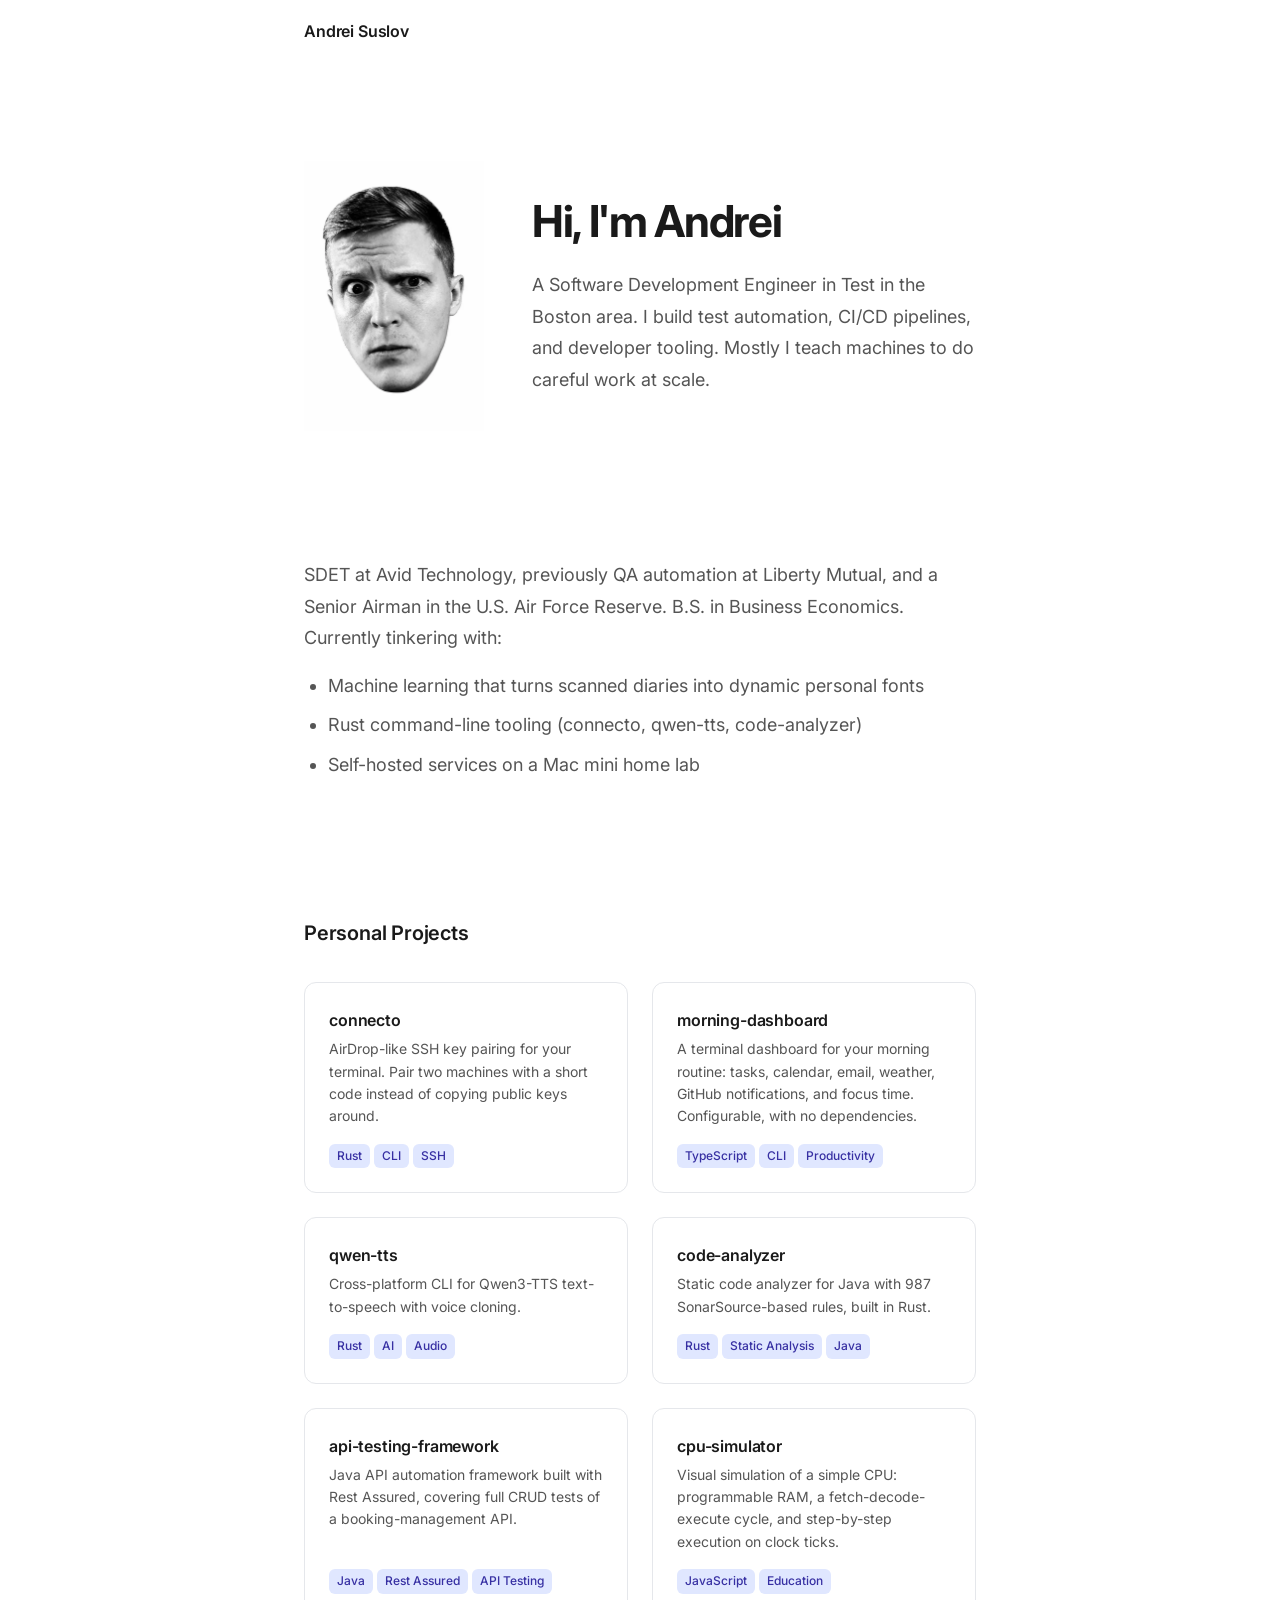
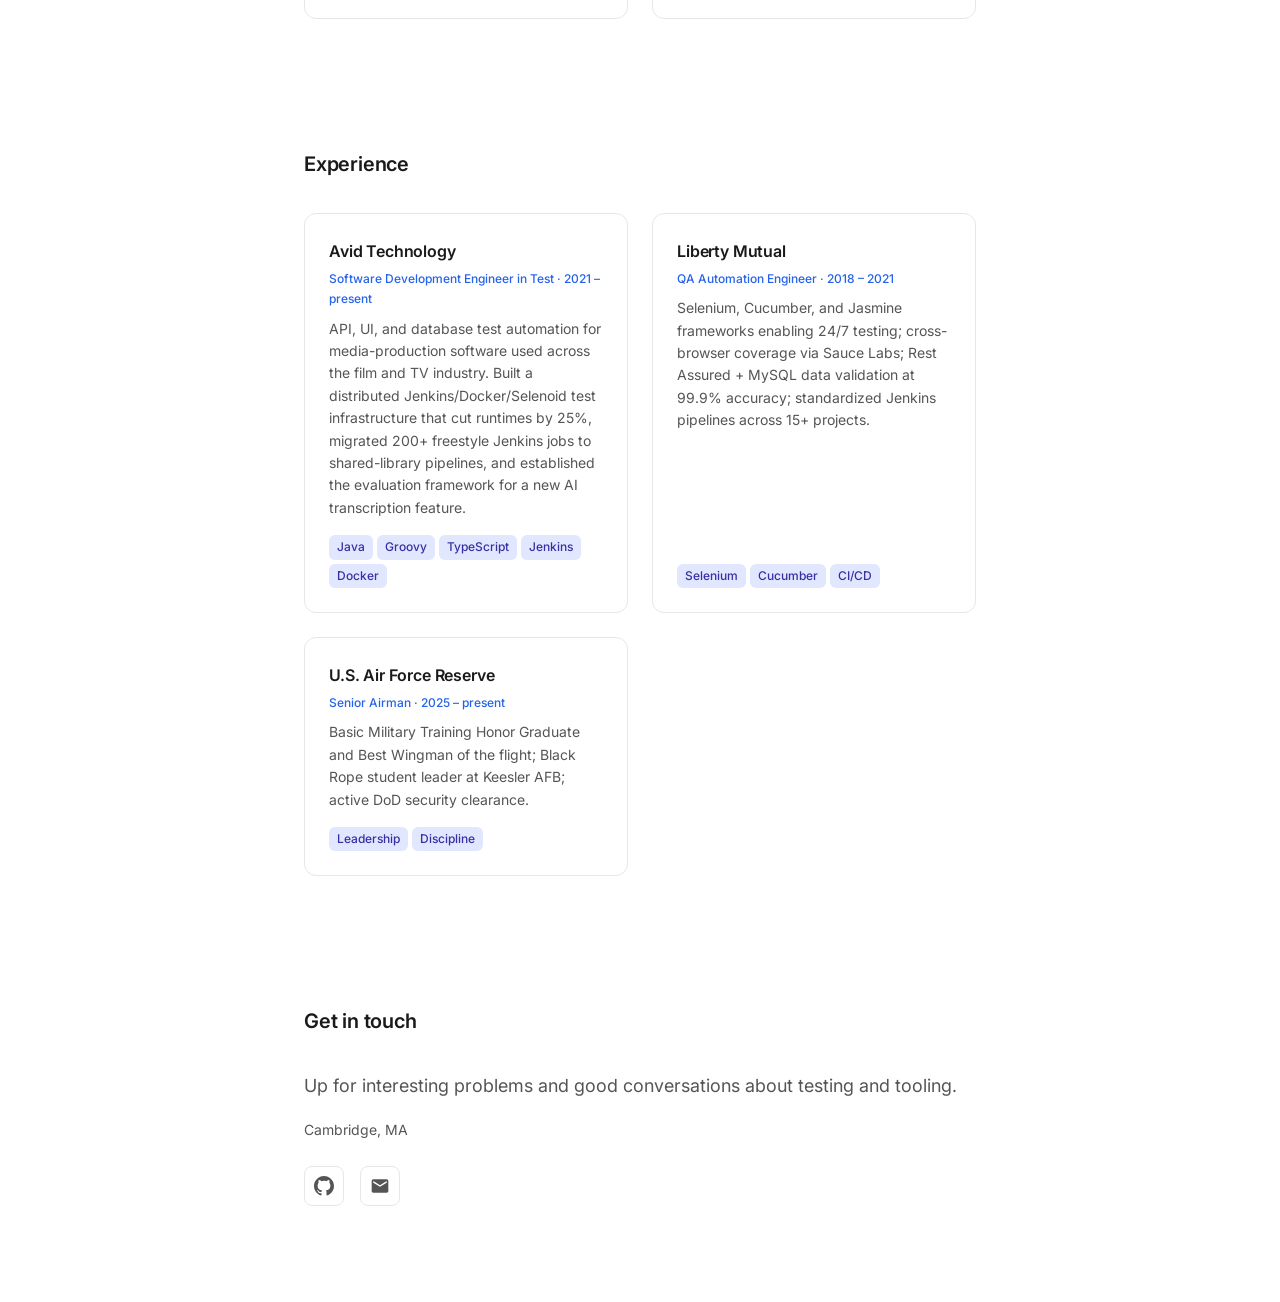
==== index.html @ 4e10e4c1 "Personal site: static single-page portfolio" ====
<!DOCTYPE html>
<html lang="en">
<head>
  <meta charset="UTF-8">
  <meta name="viewport" content="width=device-width, initial-scale=1.0">
  <meta name="description" content="Andrei Suslov — Software Development Engineer in Test. Test automation, CI/CD, and developer tooling.">
  <title>Andrei Suslov</title>
  <link rel="icon" href="data:image/svg+xml,<svg xmlns='http://www.w3.org/2000/svg' viewBox='0 0 100 100'><text y='.9em' font-size='90'>👨‍💻</text></svg>">
  <link rel="preconnect" href="https://fonts.googleapis.com">
  <link rel="preconnect" href="https://fonts.gstatic.com" crossorigin>
  <link href="https://fonts.googleapis.com/css2?family=Inter:wght@400;500;600;700&display=swap" rel="stylesheet">
  <link rel="stylesheet" href="style.css?v=20260717">
</head>
<body>

  <!-- NAV -->
  <nav class="nav">
    <div class="container">
      <a href="/" class="nav__logo" id="nav-logo"></a>
    </div>
  </nav>

  <main class="container">

    <!-- HERO -->
    <section class="hero fade-in">
      <div class="hero__media">
        <div class="face-swap" role="img" aria-label="Photo of Andrei Suslov">
          <svg class="face-swap__face face-swap__face--default" viewBox="0 0 724 1086" xmlns="http://www.w3.org/2000/svg">
            <image width="724" height="1086" href="face-serious.webp"></image>
          </svg>
          <svg class="face-swap__face face-swap__face--hover" viewBox="0 0 724 1086" xmlns="http://www.w3.org/2000/svg">
            <image width="724" height="1086" href="face-happy.webp"></image>
          </svg>
        </div>
      </div>
      <div class="hero__body">
        <h1 class="hero__heading" id="hero-heading"></h1>
        <p class="hero__text" id="hero-text"></p>
      </div>
    </section>

    <!-- ABOUT -->
    <section class="about fade-in">
      <p class="about__text" id="about-text"></p>
      <ul class="about__list" id="about-list"></ul>
    </section>

    <!-- PERSONAL PROJECTS -->
    <section class="projects fade-in">
      <h2 class="section-heading" id="personal-projects-heading"></h2>
      <div class="projects__grid" id="personal-projects-grid"></div>
    </section>

    <!-- COURSE PROJECTS -->
    <section class="projects fade-in">
      <h2 class="section-heading" id="course-projects-heading"></h2>
      <div class="projects__grid" id="course-projects-grid"></div>
    </section>

    <!-- PUBLICATIONS -->
    <section class="publications fade-in">
      <h2 class="section-heading" id="publications-heading"></h2>
      <div class="publications__list" id="publications-list"></div>
    </section>

    <!-- CONTACT -->
    <section class="contact fade-in">
      <h2 class="section-heading" id="contact-heading"></h2>
      <p class="contact__text" id="contact-text"></p>
      <p class="contact__location" id="contact-location"></p>
      <div class="contact__socials" id="contact-socials"></div>
    </section>

  </main>

  <script src="data.js?v=20260717"></script>
  <script src="script.js?v=20260717"></script>
</body>
</html>
---- style.css ----
/* ===== RESET & BASE ===== */
*,
*::before,
*::after {
  margin: 0;
  padding: 0;
  box-sizing: border-box;
}

:root {
  /* Colors */
  --color-bg: #ffffff;
  --color-text: #1a1a1a;
  --color-text-muted: #555555;
  --color-accent: #2563eb;
  --color-accent-hover: #1d4ed8;
  --color-border: #e5e7eb;
  --color-card-bg: #f9fafb;
  --color-card-hover: #f3f4f6;
  --color-tag-bg: #e0e7ff;
  --color-tag-text: #3730a3;
  --color-nav-bg: rgba(255, 255, 255, 0.85);
  --color-live-bg: #dcfce7;
  --color-live-text: #166534;

  /* Typography */
  --font-family: "Inter", -apple-system, BlinkMacSystemFont, "Segoe UI", sans-serif;
  --font-size-xs: 0.75rem;
  --font-size-sm: 0.875rem;
  --font-size-base: 1rem;
  --font-size-lg: 1.125rem;
  --font-size-xl: 1.25rem;
  --font-size-2xl: 1.5rem;
  --font-size-3xl: 2rem;
  --font-size-4xl: 2.75rem;

  /* Spacing */
  --space-xs: 0.25rem;
  --space-sm: 0.5rem;
  --space-md: 1rem;
  --space-lg: 1.5rem;
  --space-xl: 2rem;
  --space-2xl: 3rem;
  --space-3xl: 4rem;
  --space-4xl: 6rem;

  /* Layout */
  --max-width: 720px;
  --nav-height: 64px;

  /* Transitions */
  --transition-fast: 150ms ease;
  --transition-base: 250ms ease;
}

html {
  scroll-behavior: smooth;
  -webkit-font-smoothing: antialiased;
  -moz-osx-font-smoothing: grayscale;
}

body {
  font-family: var(--font-family);
  font-size: var(--font-size-base);
  line-height: 1.7;
  color: var(--color-text);
  background-color: var(--color-bg);
}

a {
  color: inherit;
  text-decoration: none;
}

ul {
  list-style: none;
}

img {
  max-width: 100%;
  display: block;
}

/* ===== LAYOUT ===== */
.container {
  max-width: var(--max-width);
  margin: 0 auto;
  padding: 0 var(--space-lg);
}

/* ===== NAV ===== */
.nav {
  position: sticky;
  top: 0;
  z-index: 100;
  background: var(--color-nav-bg);
  backdrop-filter: blur(12px);
  -webkit-backdrop-filter: blur(12px);
  border-bottom: 1px solid transparent;
  transition: border-color var(--transition-base);
}

.nav.scrolled {
  border-bottom-color: var(--color-border);
}

.nav .container {
  display: flex;
  align-items: center;
  height: var(--nav-height);
}

.nav__logo {
  font-size: var(--font-size-base);
  font-weight: 600;
  letter-spacing: -0.01em;
  transition: opacity var(--transition-fast);
}

.nav__logo:hover {
  opacity: 0.7;
}

/* ===== SECTIONS ===== */
section {
  padding: var(--space-3xl) 0;
}

.section-heading {
  font-size: var(--font-size-xl);
  font-weight: 600;
  margin-bottom: var(--space-xl);
  letter-spacing: -0.01em;
}

/* ===== HERO ===== */
.hero {
  display: flex;
  align-items: center;
  gap: var(--space-2xl);
  padding-top: var(--space-4xl);
  padding-bottom: var(--space-3xl);
}

.hero__media {
  flex-shrink: 0;
}

.hero__body {
  min-width: 0;
}

.hero__heading {
  font-size: var(--font-size-4xl);
  font-weight: 700;
  line-height: 1.1;
  letter-spacing: -0.03em;
  margin-bottom: var(--space-lg);
}

.hero__text {
  font-size: var(--font-size-lg);
  color: var(--color-text-muted);
  max-width: 540px;
  line-height: 1.75;
}

/* Face-swap component (grinning face on hover) */
.face-swap {
  position: relative;
  width: 180px;
  aspect-ratio: 724 / 1086;
  cursor: pointer;
}

.face-swap__face {
  position: absolute;
  inset: 0;
  width: 100%;
  height: 100%;
  transition: opacity var(--transition-base);
}

.face-swap__face--hover {
  opacity: 0;
}

.face-swap:hover .face-swap__face--default {
  opacity: 0;
}

.face-swap:hover .face-swap__face--hover {
  opacity: 1;
}

/* ===== ABOUT ===== */
.about__text {
  font-size: var(--font-size-lg);
  color: var(--color-text-muted);
  line-height: 1.75;
}

.about__list {
  margin-top: var(--space-md);
  padding-left: var(--space-lg);
  list-style: disc;
  color: var(--color-text-muted);
  font-size: var(--font-size-lg);
  line-height: 1.75;
}

.about__list li {
  margin-bottom: var(--space-sm);
}

/* ===== PROJECTS ===== */
.projects__grid {
  display: grid;
  grid-template-columns: repeat(2, 1fr);
  gap: var(--space-lg);
}

.project-card {
  display: flex;
  flex-direction: column;
  padding: var(--space-lg);
  border: 1px solid var(--color-border);
  border-radius: 12px;
  background: var(--color-bg);
  transition:
    background-color var(--transition-base),
    box-shadow var(--transition-base),
    transform var(--transition-base);
}

.project-card:hover {
  background: var(--color-card-bg);
  box-shadow: 0 4px 24px rgba(0, 0, 0, 0.06);
  transform: translateY(-2px);
}

.project-card__name {
  font-size: var(--font-size-base);
  font-weight: 600;
  margin-bottom: var(--space-xs);
  letter-spacing: -0.01em;
}

.project-card__course {
  display: inline-block;
  font-size: var(--font-size-xs);
  font-weight: 500;
  color: var(--color-accent);
  margin-bottom: var(--space-sm);
}

.project-card__desc {
  font-size: var(--font-size-sm);
  color: var(--color-text-muted);
  line-height: 1.6;
  margin-bottom: var(--space-md);
  flex: 1;
}

.project-card__footer {
  display: flex;
  align-items: center;
  justify-content: space-between;
  gap: var(--space-sm);
}

.project-card__tags {
  display: flex;
  flex-wrap: wrap;
  gap: var(--space-xs);
}

.tag {
  font-size: var(--font-size-xs);
  font-weight: 500;
  padding: 2px 8px;
  border-radius: 6px;
  background: var(--color-tag-bg);
  color: var(--color-tag-text);
}

.project-card__live {
  flex-shrink: 0;
  font-size: var(--font-size-xs);
  font-weight: 600;
  padding: 2px 10px;
  border-radius: 6px;
  background: var(--color-live-bg);
  color: var(--color-live-text);
  transition: opacity var(--transition-fast);
}

.project-card__live:hover {
  opacity: 0.8;
}

/* ===== PUBLICATIONS ===== */
.publications__list {
  display: flex;
  flex-direction: column;
  gap: var(--space-lg);
}

.publication-card {
  display: block;
  padding: var(--space-lg);
  border: 1px solid var(--color-border);
  border-radius: 12px;
  background: var(--color-bg);
  transition:
    background-color var(--transition-base),
    box-shadow var(--transition-base),
    transform var(--transition-base);
}

.publication-card:hover {
  background: var(--color-card-bg);
  box-shadow: 0 4px 24px rgba(0, 0, 0, 0.06);
  transform: translateY(-2px);
}

.publication-card__title {
  font-size: var(--font-size-base);
  font-weight: 600;
  margin-bottom: var(--space-sm);
  line-height: 1.4;
  letter-spacing: -0.01em;
}

.publication-card__authors {
  font-size: var(--font-size-sm);
  color: var(--color-text-muted);
  margin-bottom: var(--space-xs);
  line-height: 1.5;
}

.publication-card__venue {
  font-size: var(--font-size-sm);
  color: var(--color-accent);
  font-style: italic;
  margin-bottom: var(--space-md);
  line-height: 1.5;
}

.publication-card__meta {
  display: flex;
  flex-wrap: wrap;
  align-items: center;
  gap: var(--space-sm);
}

.publication-card__location {
  font-size: var(--font-size-xs);
  color: var(--color-text-muted);
}

/* ===== CONTACT / FOOTER ===== */
.contact {
  padding-bottom: var(--space-4xl);
}

.contact__text {
  font-size: var(--font-size-lg);
  color: var(--color-text-muted);
  margin-bottom: var(--space-md);
  line-height: 1.75;
}

.contact__location {
  font-size: var(--font-size-sm);
  color: var(--color-text-muted);
  margin-bottom: var(--space-lg);
}

.contact__socials {
  display: flex;
  gap: var(--space-md);
}

.contact__social-link {
  display: flex;
  align-items: center;
  justify-content: center;
  width: 40px;
  height: 40px;
  border-radius: 8px;
  border: 1px solid var(--color-border);
  color: var(--color-text-muted);
  transition:
    color var(--transition-fast),
    border-color var(--transition-fast),
    background-color var(--transition-fast);
}

.contact__social-link:hover {
  color: var(--color-text);
  border-color: var(--color-text);
  background-color: var(--color-card-bg);
}

.contact__social-link svg {
  width: 20px;
  height: 20px;
}

/* ===== FADE-IN ANIMATION ===== */
.fade-in {
  opacity: 0;
  transform: translateY(20px);
  transition: opacity 0.6s ease, transform 0.6s ease;
}

.fade-in.visible {
  opacity: 1;
  transform: translateY(0);
}

/* ===== RESPONSIVE — TABLET ===== */
@media (max-width: 768px) {
  :root {
    --font-size-4xl: 2.25rem;
    --font-size-3xl: 1.75rem;
    --space-4xl: 4rem;
  }

  .projects__grid {
    grid-template-columns: 1fr;
  }

  .hero {
    flex-direction: column;
    align-items: flex-start;
    gap: var(--space-xl);
  }

  .face-swap {
    width: 150px;
  }
}

/* ===== RESPONSIVE — MOBILE ===== */
@media (max-width: 480px) {
  :root {
    --font-size-4xl: 1.875rem;
    --font-size-lg: 1rem;
    --space-4xl: 3rem;
    --space-3xl: 2.5rem;
  }

  .container {
    padding: 0 var(--space-md);
  }

  .hero__heading {
    margin-bottom: var(--space-md);
  }

  .project-card {
    padding: var(--space-md);
  }

  .publication-card {
    padding: var(--space-md);
  }
}
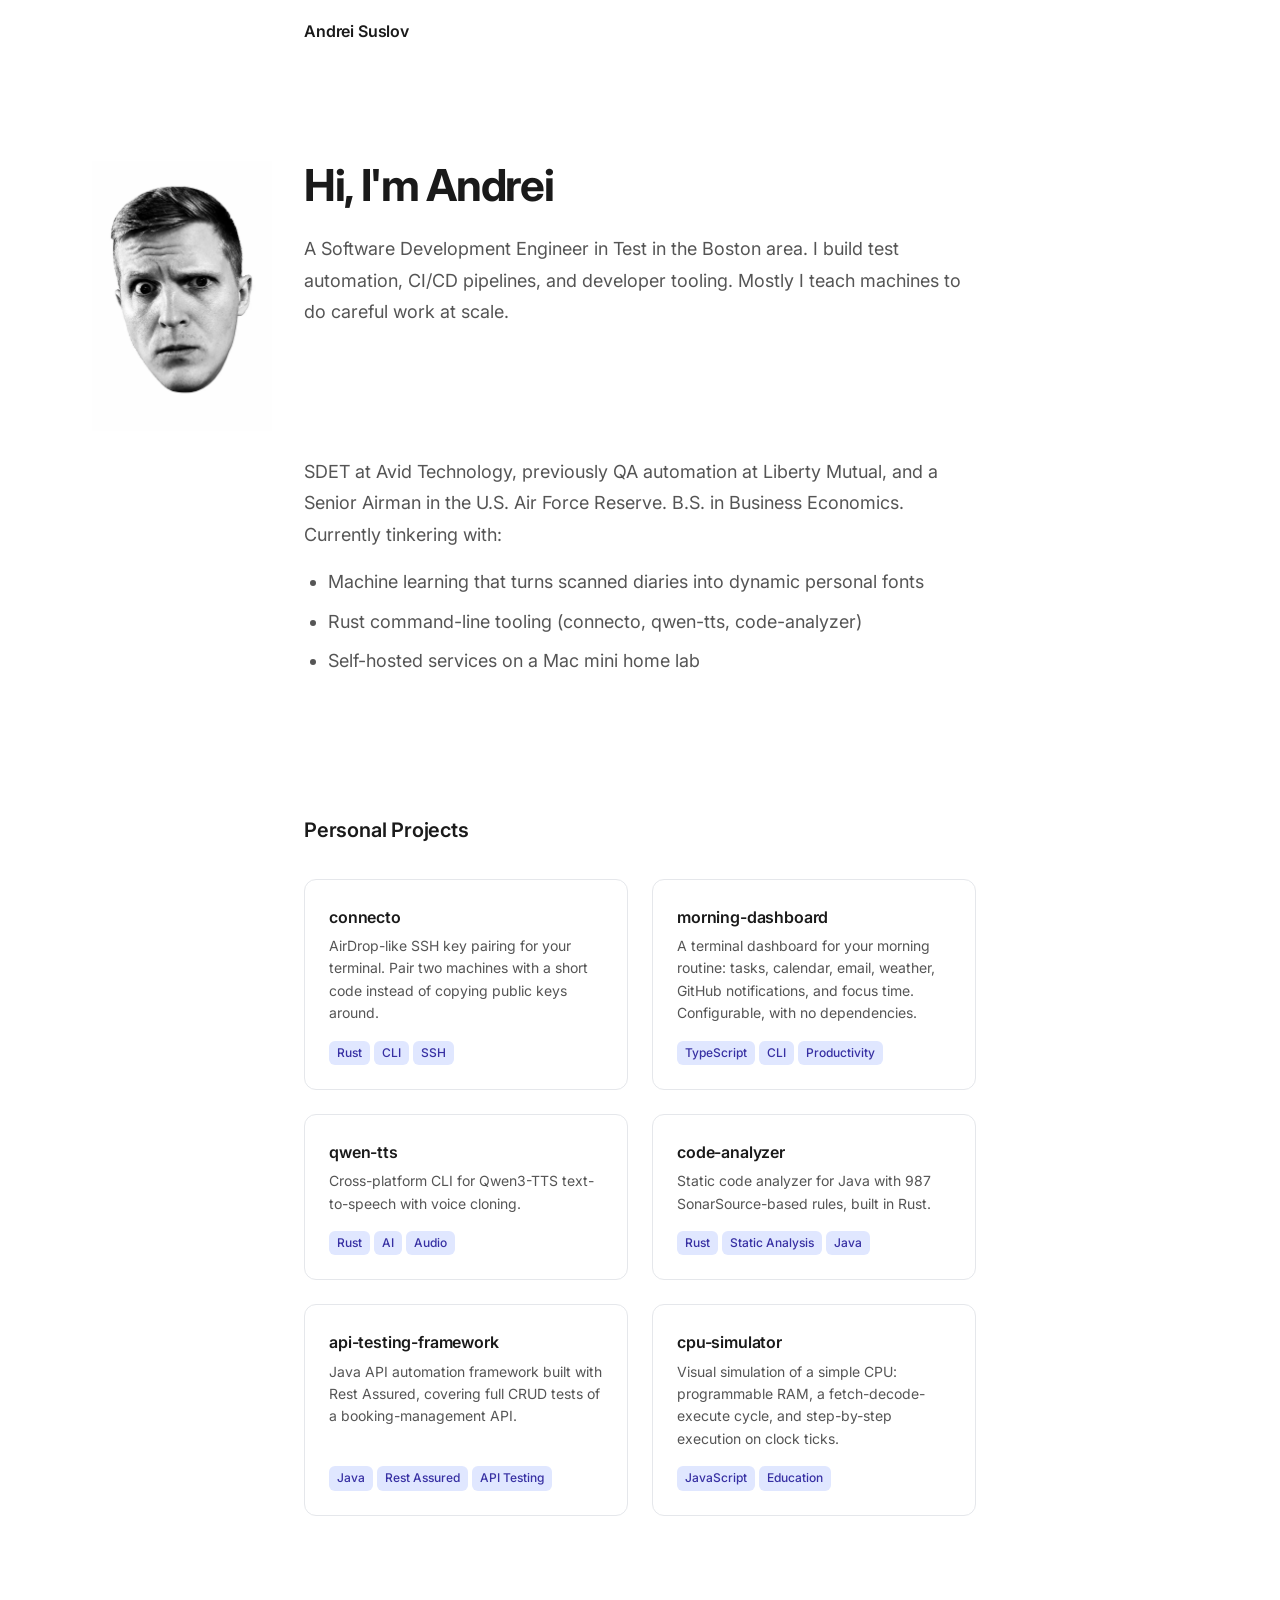
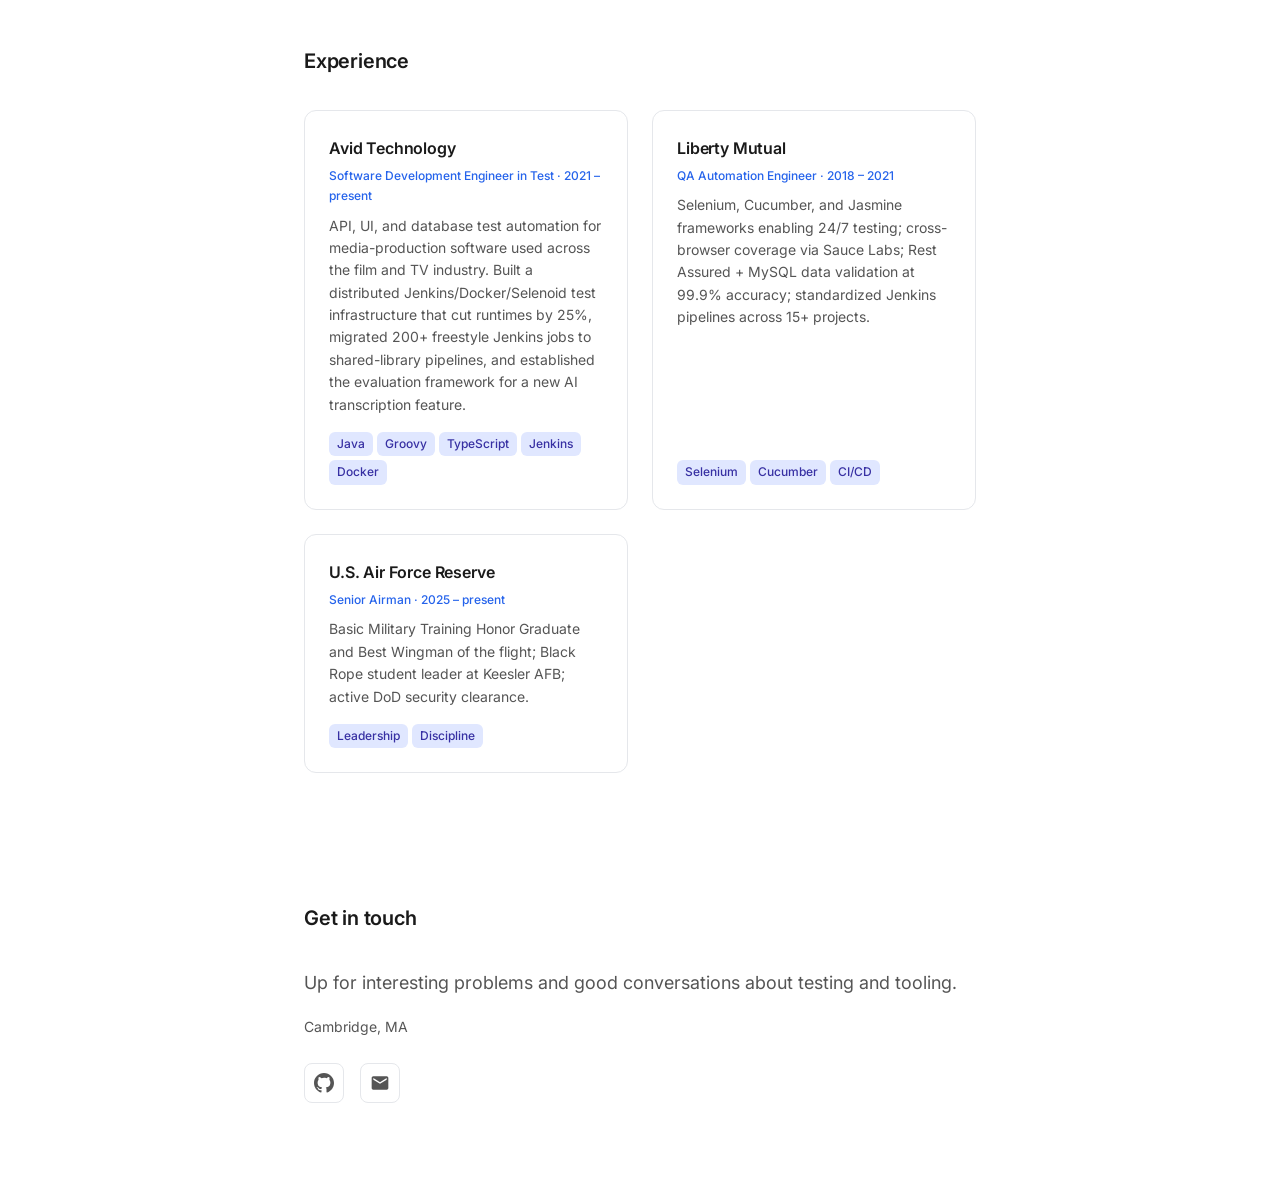
==== commit 3fc53670: "Move hero portrait into the left gutter so body text keeps full width" ====
--- a/index.html
+++ b/index.html
@@ -9,7 +9,7 @@
   <link rel="preconnect" href="https://fonts.googleapis.com">
   <link rel="preconnect" href="https://fonts.gstatic.com" crossorigin>
   <link href="https://fonts.googleapis.com/css2?family=Inter:wght@400;500;600;700&display=swap" rel="stylesheet">
-  <link rel="stylesheet" href="style.css?v=20260717">
+  <link rel="stylesheet" href="style.css?v=20260717b">
 </head>
 <body>
 
@@ -74,7 +74,7 @@
 
   </main>
 
-  <script src="data.js?v=20260717"></script>
-  <script src="script.js?v=20260717"></script>
+  <script src="data.js?v=20260717b"></script>
+  <script src="script.js?v=20260717b"></script>
 </body>
 </html>
--- a/style.css
+++ b/style.css
@@ -135,19 +135,16 @@
 
 /* ===== HERO ===== */
 .hero {
-  display: flex;
-  align-items: center;
-  gap: var(--space-2xl);
+  position: relative;
   padding-top: var(--space-4xl);
   padding-bottom: var(--space-3xl);
 }
 
+/* Face sits in the left gutter so the heading and text keep full content width */
 .hero__media {
-  flex-shrink: 0;
-}
-
-.hero__body {
-  min-width: 0;
+  position: absolute;
+  top: var(--space-4xl);
+  left: calc(-1 * (180px + var(--space-xl)));
 }
 
 .hero__heading {
@@ -161,7 +158,6 @@
 .hero__text {
   font-size: var(--font-size-lg);
   color: var(--color-text-muted);
-  max-width: 540px;
   line-height: 1.75;
 }
 
@@ -432,14 +428,16 @@
     grid-template-columns: 1fr;
   }
 
-  .hero {
-    flex-direction: column;
-    align-items: flex-start;
-    gap: var(--space-xl);
-  }
-
   .face-swap {
     width: 150px;
+  }
+}
+
+/* ===== RESPONSIVE — NOT ENOUGH GUTTER FOR THE FACE ===== */
+@media (max-width: 1180px) {
+  .hero__media {
+    position: static;
+    margin-bottom: var(--space-xl);
   }
 }
 
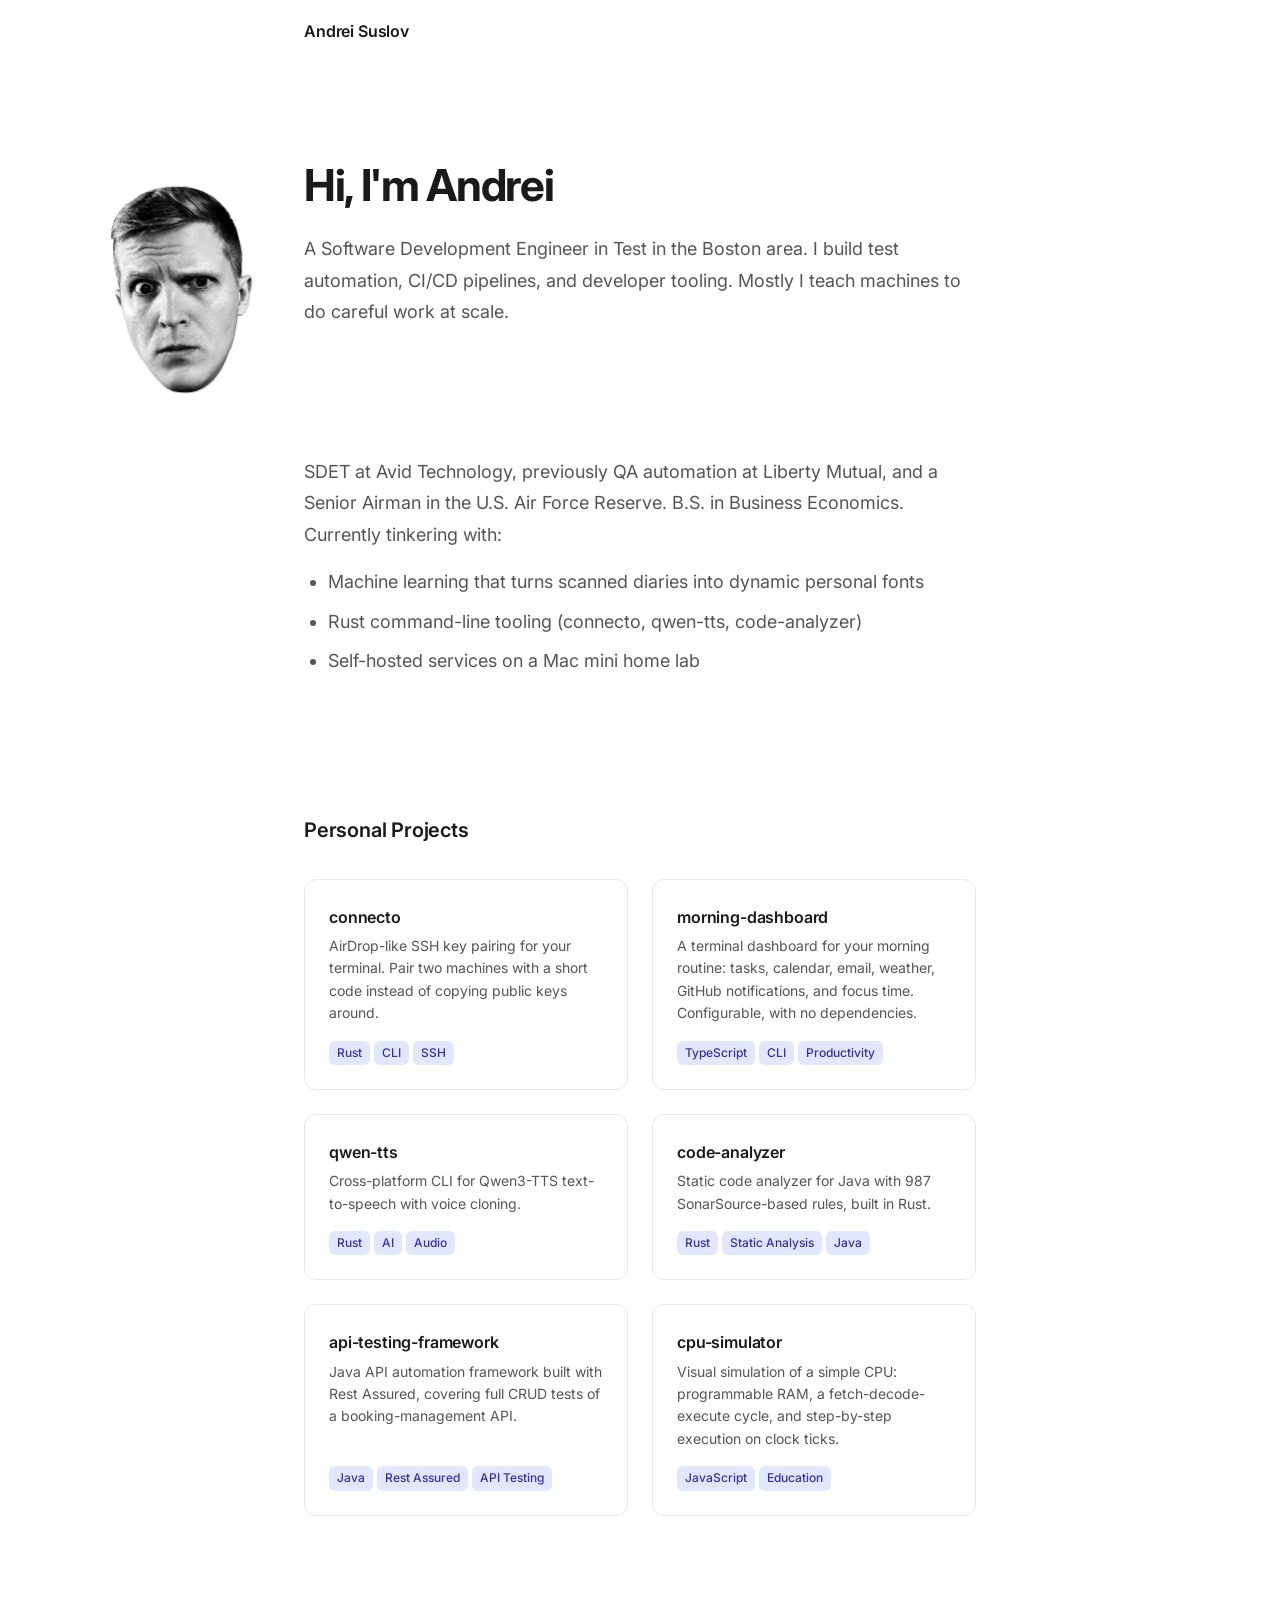
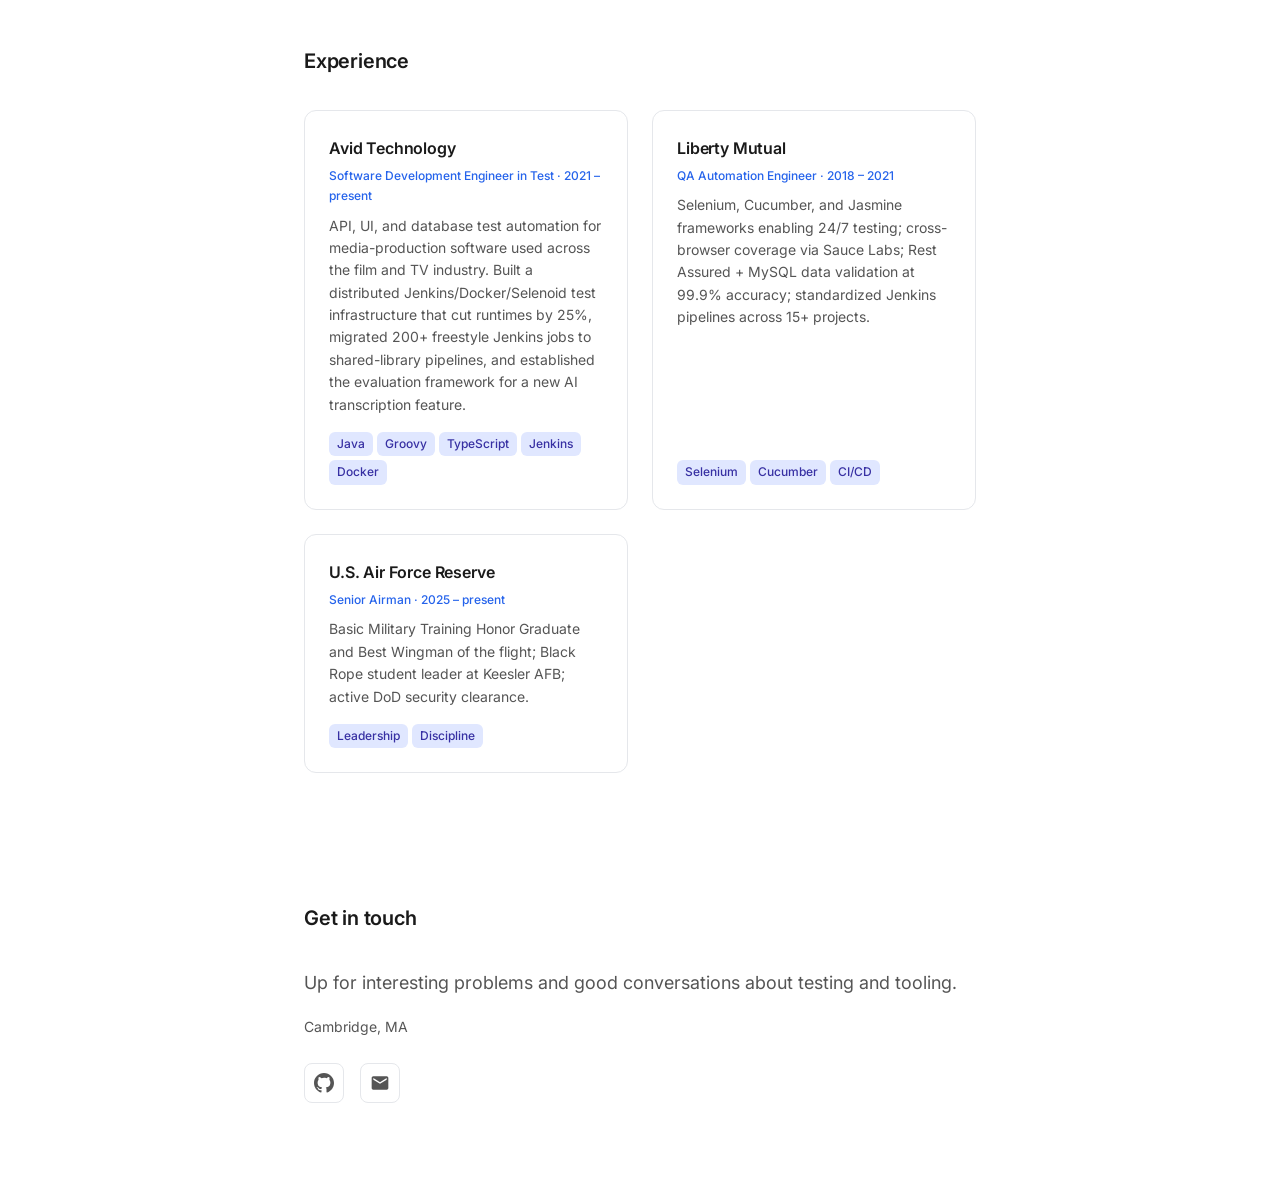
==== commit 24032f25: "Swap face only when cursor is over the face pixels (alpha hit-testing)" ====
--- a/index.html
+++ b/index.html
@@ -9,7 +9,7 @@
   <link rel="preconnect" href="https://fonts.googleapis.com">
   <link rel="preconnect" href="https://fonts.gstatic.com" crossorigin>
   <link href="https://fonts.googleapis.com/css2?family=Inter:wght@400;500;600;700&display=swap" rel="stylesheet">
-  <link rel="stylesheet" href="style.css?v=20260717b">
+  <link rel="stylesheet" href="style.css?v=20260717c">
 </head>
 <body>
 
@@ -27,10 +27,10 @@
       <div class="hero__media">
         <div class="face-swap" role="img" aria-label="Photo of Andrei Suslov">
           <svg class="face-swap__face face-swap__face--default" viewBox="0 0 724 1086" xmlns="http://www.w3.org/2000/svg">
-            <image width="724" height="1086" href="face-serious.webp"></image>
+            <image width="724" height="1086" href="face-serious.webp?v=20260717c"></image>
           </svg>
           <svg class="face-swap__face face-swap__face--hover" viewBox="0 0 724 1086" xmlns="http://www.w3.org/2000/svg">
-            <image width="724" height="1086" href="face-happy.webp"></image>
+            <image width="724" height="1086" href="face-happy.webp?v=20260717c"></image>
           </svg>
         </div>
       </div>
@@ -74,7 +74,7 @@
 
   </main>
 
-  <script src="data.js?v=20260717b"></script>
-  <script src="script.js?v=20260717b"></script>
+  <script src="data.js?v=20260717c"></script>
+  <script src="script.js?v=20260717c"></script>
 </body>
 </html>
--- a/style.css
+++ b/style.css
@@ -161,12 +161,13 @@
   line-height: 1.75;
 }
 
-/* Face-swap component (grinning face on hover) */
+/* Face-swap component — grinning face when the cursor is over the face pixels
+   (not the surrounding box). The .is-face-hover class is toggled from JS by
+   sampling the portrait's alpha channel under the cursor. */
 .face-swap {
   position: relative;
   width: 180px;
   aspect-ratio: 724 / 1086;
-  cursor: pointer;
 }
 
 .face-swap__face {
@@ -174,6 +175,7 @@
   inset: 0;
   width: 100%;
   height: 100%;
+  pointer-events: none;
   transition: opacity var(--transition-base);
 }
 
@@ -181,11 +183,11 @@
   opacity: 0;
 }
 
-.face-swap:hover .face-swap__face--default {
+.face-swap.is-face-hover .face-swap__face--default {
   opacity: 0;
 }
 
-.face-swap:hover .face-swap__face--hover {
+.face-swap.is-face-hover .face-swap__face--hover {
   opacity: 1;
 }
 
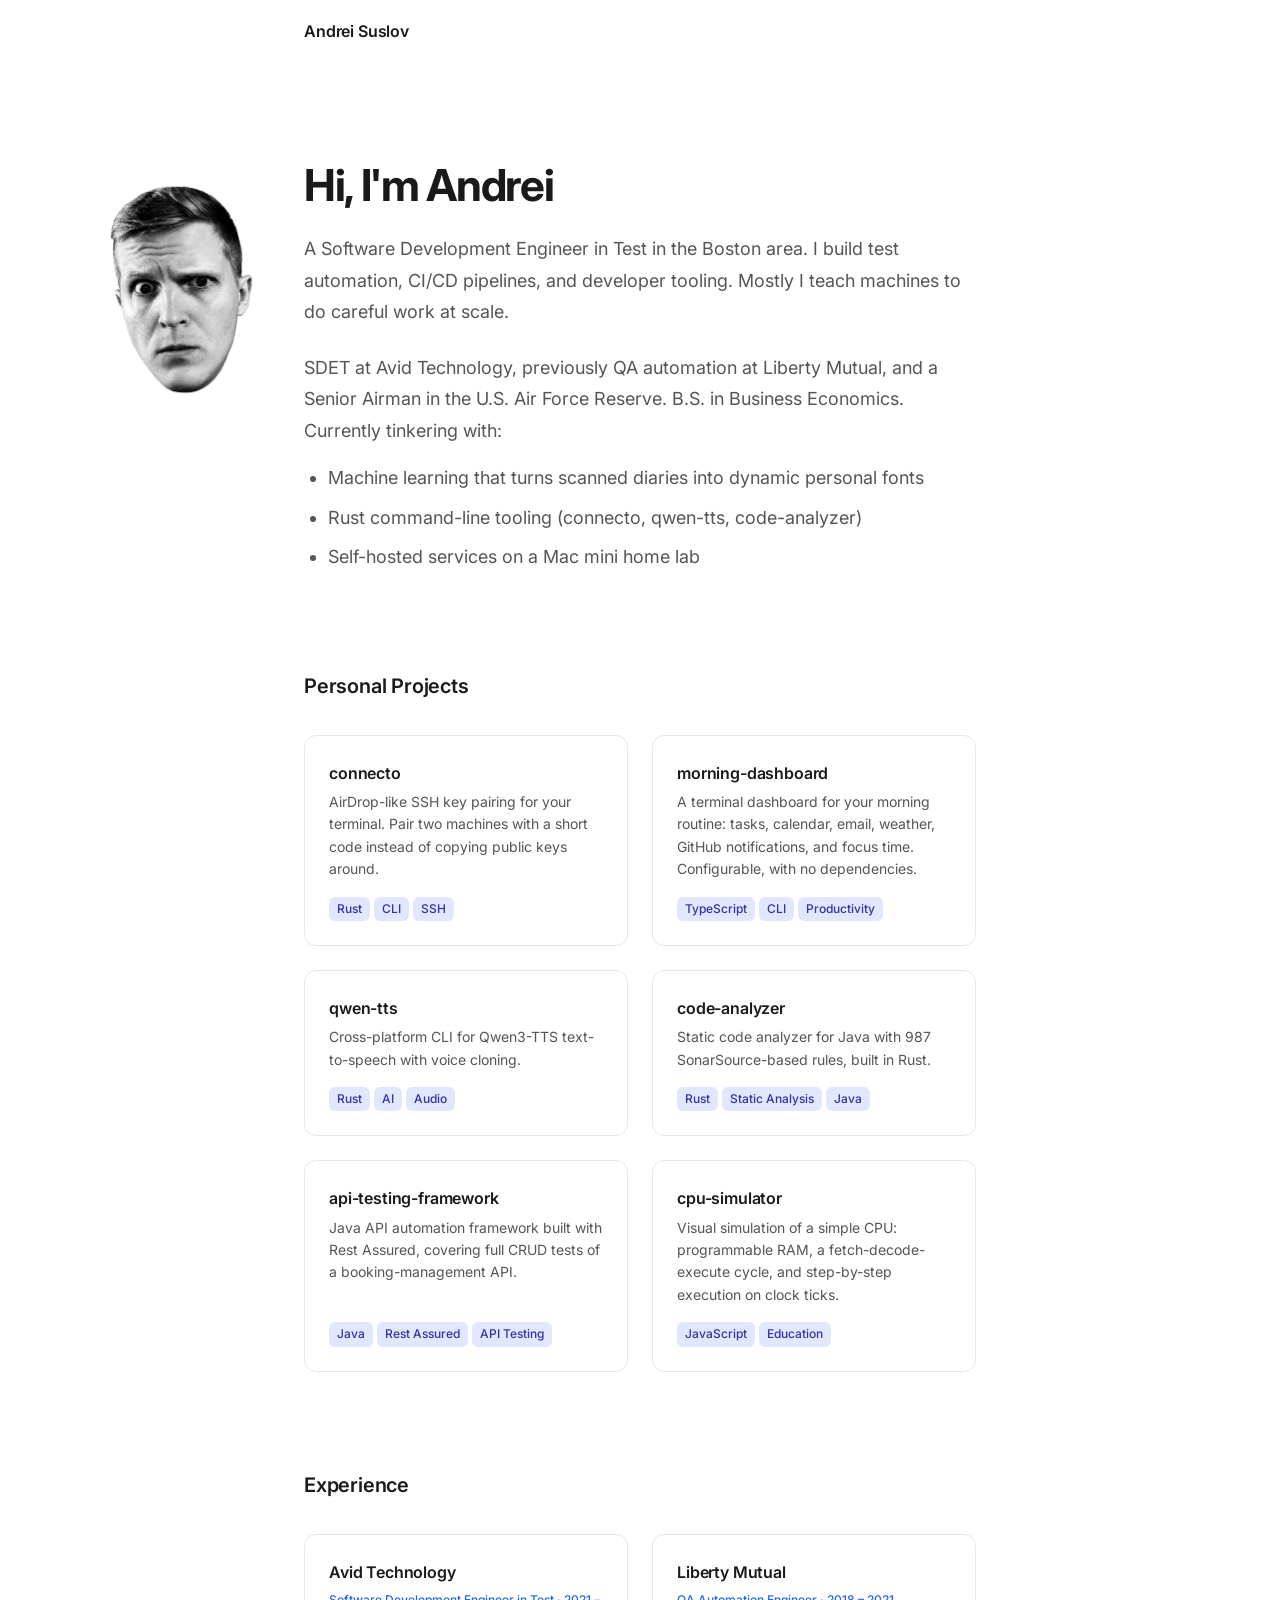
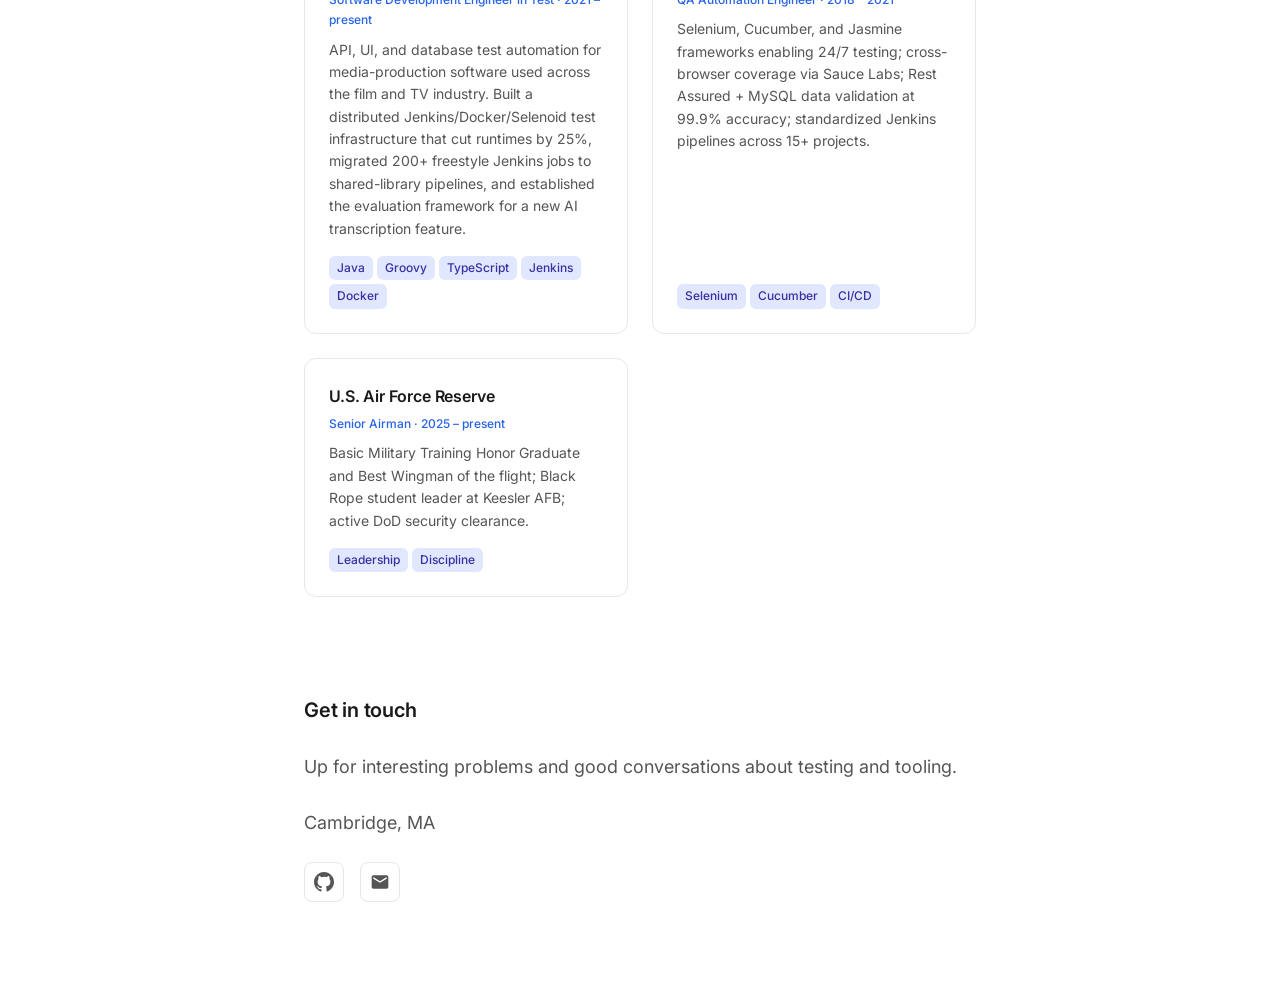
==== commit 3da21f36: "Re-architect homepage into a block document rendered read-only The homepage content is now a { versi" ====
--- a/index.html
+++ b/index.html
@@ -16,65 +16,17 @@
   <!-- NAV -->
   <nav class="nav">
     <div class="container">
-      <a href="/" class="nav__logo" id="nav-logo"></a>
+      <a href="/" class="nav__logo">Andrei Suslov</a>
     </div>
   </nav>
 
+  <!-- The homepage is a document of blocks, rendered read-only from the block
+       model (DEFAULT_CONTENT, then the server's content.json if present). -->
   <main class="container">
-
-    <!-- HERO -->
-    <section class="hero fade-in">
-      <div class="hero__media">
-        <div class="face-swap" role="img" aria-label="Photo of Andrei Suslov">
-          <svg class="face-swap__face face-swap__face--default" viewBox="0 0 724 1086" xmlns="http://www.w3.org/2000/svg">
-            <image width="724" height="1086" href="face-serious.webp?v=20260717c"></image>
-          </svg>
-          <svg class="face-swap__face face-swap__face--hover" viewBox="0 0 724 1086" xmlns="http://www.w3.org/2000/svg">
-            <image width="724" height="1086" href="face-happy.webp?v=20260717c"></image>
-          </svg>
-        </div>
-      </div>
-      <div class="hero__body">
-        <h1 class="hero__heading" id="hero-heading"></h1>
-        <p class="hero__text" id="hero-text"></p>
-      </div>
-    </section>
-
-    <!-- ABOUT -->
-    <section class="about fade-in">
-      <p class="about__text" id="about-text"></p>
-      <ul class="about__list" id="about-list"></ul>
-    </section>
-
-    <!-- PERSONAL PROJECTS -->
-    <section class="projects fade-in">
-      <h2 class="section-heading" id="personal-projects-heading"></h2>
-      <div class="projects__grid" id="personal-projects-grid"></div>
-    </section>
-
-    <!-- COURSE PROJECTS -->
-    <section class="projects fade-in">
-      <h2 class="section-heading" id="course-projects-heading"></h2>
-      <div class="projects__grid" id="course-projects-grid"></div>
-    </section>
-
-    <!-- PUBLICATIONS -->
-    <section class="publications fade-in">
-      <h2 class="section-heading" id="publications-heading"></h2>
-      <div class="publications__list" id="publications-list"></div>
-    </section>
-
-    <!-- CONTACT -->
-    <section class="contact fade-in">
-      <h2 class="section-heading" id="contact-heading"></h2>
-      <p class="contact__text" id="contact-text"></p>
-      <p class="contact__location" id="contact-location"></p>
-      <div class="contact__socials" id="contact-socials"></div>
-    </section>
-
+    <div id="content"></div>
   </main>
 
-  <script src="data.js?v=20260717c"></script>
-  <script src="script.js?v=20260717c"></script>
+  <script src="content-default.js?v=20260718a"></script>
+  <script src="script.js?v=20260718a"></script>
 </body>
 </html>
--- a/style.css
+++ b/style.css
@@ -133,18 +133,65 @@
   letter-spacing: -0.01em;
 }
 
-/* ===== HERO ===== */
-.hero {
+/* ===== BLOCK DOCUMENT ===== */
+/* The homepage is a flat list of blocks rendered into #content. Vertical
+   rhythm is driven by each block's top margin so the admin can reorder blocks
+   freely; level-2 headings open a new section with generous space above. */
+#content {
   position: relative;
   padding-top: var(--space-4xl);
-  padding-bottom: var(--space-3xl);
-}
-
-/* Face sits in the left gutter so the heading and text keep full content width */
-.hero__media {
+  padding-bottom: var(--space-4xl);
+}
+
+.block {
+  margin: var(--space-lg) 0 0;
+}
+
+.block--portrait {
+  margin: 0;
+}
+
+.block--heading-1 {
+  margin-top: 0;
+}
+
+.block--heading-2 {
+  margin-top: var(--space-4xl);
+}
+
+.block--list {
+  margin-top: var(--space-md);
+}
+
+.block--grid {
+  margin-top: var(--space-xl);
+}
+
+/* Prose block — muted, larger body text (reuses the old hero/about look). */
+.richtext {
+  font-size: var(--font-size-lg);
+  color: var(--color-text-muted);
+  line-height: 1.75;
+}
+
+.richtext p {
+  margin-bottom: var(--space-md);
+}
+
+.richtext p:last-child {
+  margin-bottom: 0;
+}
+
+/* ===== PORTRAIT (hero face in the left gutter) ===== */
+/* Placement is driven by the block's fields via custom properties:
+   --portrait-width and --portrait-offset (px the face sits left of the
+   content column). Responsive breakpoints below can still override width. */
+.portrait,
+.block--portrait {
   position: absolute;
   top: var(--space-4xl);
-  left: calc(-1 * (180px + var(--space-xl)));
+  left: calc(-1 * var(--portrait-offset, 212px));
+  width: var(--portrait-width, 180px);
 }
 
 .hero__heading {
@@ -166,7 +213,7 @@
    sampling the portrait's alpha channel under the cursor. */
 .face-swap {
   position: relative;
-  width: 180px;
+  width: 100%;
   aspect-ratio: 724 / 1086;
 }
 
@@ -430,15 +477,16 @@
     grid-template-columns: 1fr;
   }
 
-  .face-swap {
+  .block--portrait {
     width: 150px;
   }
 }
 
 /* ===== RESPONSIVE — NOT ENOUGH GUTTER FOR THE FACE ===== */
 @media (max-width: 1180px) {
-  .hero__media {
+  .block--portrait {
     position: static;
+    left: auto;
     margin-bottom: var(--space-xl);
   }
 }
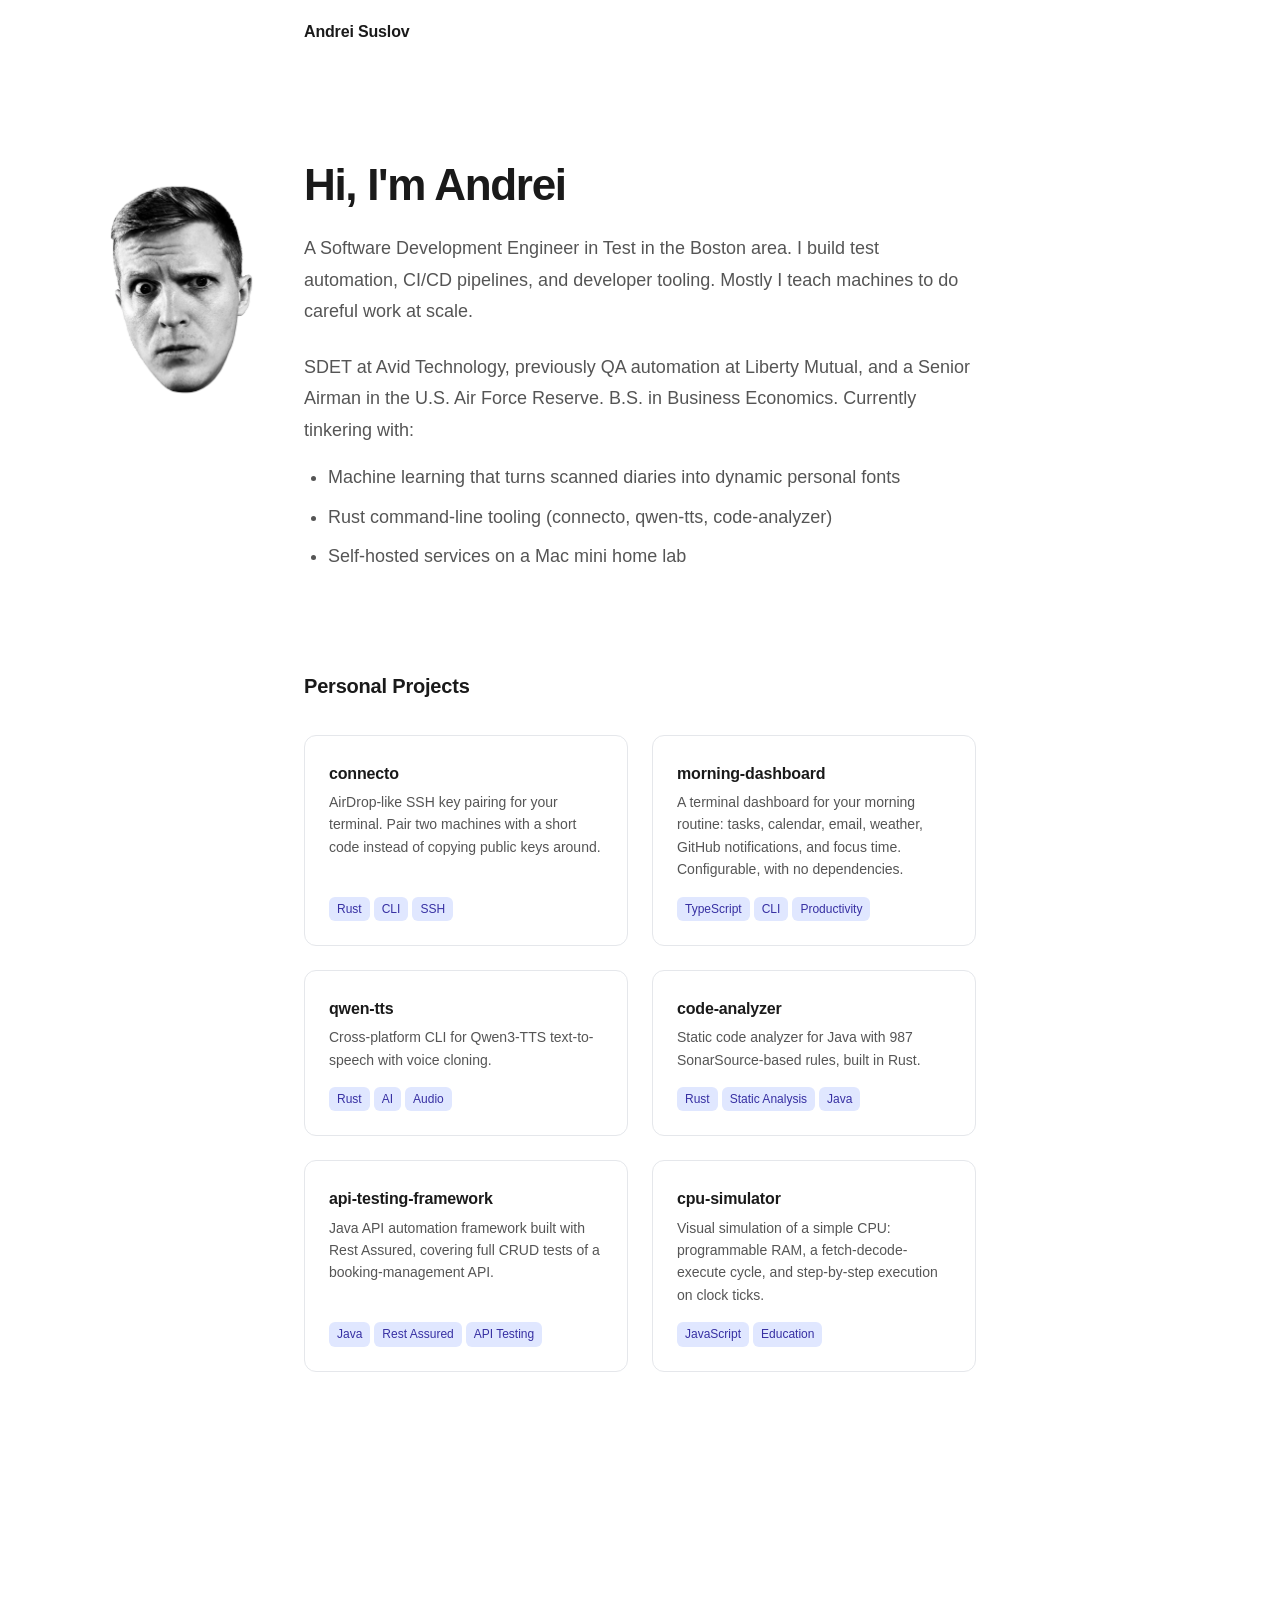
==== commit 64b47eba: "Deploy-readiness cleanup: sanitize homepage content, gate admin hook, prune dead code - server.py: s" ====
--- a/index.html
+++ b/index.html
@@ -3,13 +3,18 @@
 <head>
   <meta charset="UTF-8">
   <meta name="viewport" content="width=device-width, initial-scale=1.0">
+  <!-- Content-Security-Policy scoped to exactly what this page loads: same-origin
+       script.js/content-default.js/style.css, Google Fonts (CSS + woff2), and
+       same-origin + data: images (the favicon is an inline data: SVG). Admin
+       (Quill) needs inline styles, so it deliberately has NO CSP. -->
+  <meta http-equiv="Content-Security-Policy" content="default-src 'self'; script-src 'self'; style-src 'self' https://fonts.googleapis.com; font-src https://fonts.gstatic.com; img-src 'self' data:; base-uri 'none'">
   <meta name="description" content="Andrei Suslov — Software Development Engineer in Test. Test automation, CI/CD, and developer tooling.">
   <title>Andrei Suslov</title>
   <link rel="icon" href="data:image/svg+xml,<svg xmlns='http://www.w3.org/2000/svg' viewBox='0 0 100 100'><text y='.9em' font-size='90'>👨‍💻</text></svg>">
   <link rel="preconnect" href="https://fonts.googleapis.com">
   <link rel="preconnect" href="https://fonts.gstatic.com" crossorigin>
   <link href="https://fonts.googleapis.com/css2?family=Inter:wght@400;500;600;700&display=swap" rel="stylesheet">
-  <link rel="stylesheet" href="style.css?v=20260717c">
+  <link rel="stylesheet" href="style.css?v=20260718b">
 </head>
 <body>
 
@@ -27,6 +32,6 @@
   </main>
 
   <script src="content-default.js?v=20260718a"></script>
-  <script src="script.js?v=20260718a"></script>
+  <script src="script.js?v=20260718b"></script>
 </body>
 </html>
--- a/style.css
+++ b/style.css
@@ -167,6 +167,17 @@
   margin-top: var(--space-xl);
 }
 
+.block--image {
+  margin-top: var(--space-xl);
+}
+
+/* Uploaded image block — fits the content column, gentle rounding. */
+.image-block__img {
+  width: 100%;
+  height: auto;
+  border-radius: 12px;
+}
+
 /* Prose block — muted, larger body text (reuses the old hero/about look). */
 .richtext {
   font-size: var(--font-size-lg);
@@ -186,7 +197,6 @@
 /* Placement is driven by the block's fields via custom properties:
    --portrait-width and --portrait-offset (px the face sits left of the
    content column). Responsive breakpoints below can still override width. */
-.portrait,
 .block--portrait {
   position: absolute;
   top: var(--space-4xl);
@@ -200,12 +210,6 @@
   line-height: 1.1;
   letter-spacing: -0.03em;
   margin-bottom: var(--space-lg);
-}
-
-.hero__text {
-  font-size: var(--font-size-lg);
-  color: var(--color-text-muted);
-  line-height: 1.75;
 }
 
 /* Face-swap component — grinning face when the cursor is over the face pixels
@@ -239,12 +243,6 @@
 }
 
 /* ===== ABOUT ===== */
-.about__text {
-  font-size: var(--font-size-lg);
-  color: var(--color-text-muted);
-  line-height: 1.75;
-}
-
 .about__list {
   margin-top: var(--space-md);
   padding-left: var(--space-lg);
@@ -344,84 +342,7 @@
   opacity: 0.8;
 }
 
-/* ===== PUBLICATIONS ===== */
-.publications__list {
-  display: flex;
-  flex-direction: column;
-  gap: var(--space-lg);
-}
-
-.publication-card {
-  display: block;
-  padding: var(--space-lg);
-  border: 1px solid var(--color-border);
-  border-radius: 12px;
-  background: var(--color-bg);
-  transition:
-    background-color var(--transition-base),
-    box-shadow var(--transition-base),
-    transform var(--transition-base);
-}
-
-.publication-card:hover {
-  background: var(--color-card-bg);
-  box-shadow: 0 4px 24px rgba(0, 0, 0, 0.06);
-  transform: translateY(-2px);
-}
-
-.publication-card__title {
-  font-size: var(--font-size-base);
-  font-weight: 600;
-  margin-bottom: var(--space-sm);
-  line-height: 1.4;
-  letter-spacing: -0.01em;
-}
-
-.publication-card__authors {
-  font-size: var(--font-size-sm);
-  color: var(--color-text-muted);
-  margin-bottom: var(--space-xs);
-  line-height: 1.5;
-}
-
-.publication-card__venue {
-  font-size: var(--font-size-sm);
-  color: var(--color-accent);
-  font-style: italic;
-  margin-bottom: var(--space-md);
-  line-height: 1.5;
-}
-
-.publication-card__meta {
-  display: flex;
-  flex-wrap: wrap;
-  align-items: center;
-  gap: var(--space-sm);
-}
-
-.publication-card__location {
-  font-size: var(--font-size-xs);
-  color: var(--color-text-muted);
-}
-
 /* ===== CONTACT / FOOTER ===== */
-.contact {
-  padding-bottom: var(--space-4xl);
-}
-
-.contact__text {
-  font-size: var(--font-size-lg);
-  color: var(--color-text-muted);
-  margin-bottom: var(--space-md);
-  line-height: 1.75;
-}
-
-.contact__location {
-  font-size: var(--font-size-sm);
-  color: var(--color-text-muted);
-  margin-bottom: var(--space-lg);
-}
-
 .contact__socials {
   display: flex;
   gap: var(--space-md);
@@ -451,6 +372,178 @@
 .contact__social-link svg {
   width: 20px;
   height: 20px;
+}
+
+/* ===== BLOG (server-rendered public pages) ===== */
+.blog,
+.post {
+  padding: var(--space-4xl) 0;
+}
+
+.blog__title {
+  font-size: var(--font-size-3xl);
+  font-weight: 700;
+  letter-spacing: -0.02em;
+  margin-bottom: var(--space-2xl);
+}
+
+.blog__list {
+  display: flex;
+  flex-direction: column;
+  gap: var(--space-2xl);
+}
+
+.blog__item-link {
+  display: inline-block;
+  transition: opacity var(--transition-fast);
+}
+
+.blog__item-link:hover {
+  opacity: 0.7;
+}
+
+.blog__item-title {
+  font-size: var(--font-size-xl);
+  font-weight: 600;
+  letter-spacing: -0.01em;
+  margin-bottom: var(--space-xs);
+}
+
+.blog__meta {
+  display: flex;
+  flex-wrap: wrap;
+  align-items: center;
+  gap: var(--space-sm);
+  font-size: var(--font-size-sm);
+  color: var(--color-text-muted);
+  margin-bottom: var(--space-sm);
+}
+
+.blog__tags {
+  display: inline-flex;
+  flex-wrap: wrap;
+  gap: var(--space-xs);
+}
+
+.blog__excerpt {
+  font-size: var(--font-size-base);
+  color: var(--color-text-muted);
+  line-height: 1.7;
+}
+
+.blog__empty {
+  font-size: var(--font-size-lg);
+  color: var(--color-text-muted);
+}
+
+/* Single post */
+.post__title {
+  font-size: var(--font-size-3xl);
+  font-weight: 700;
+  letter-spacing: -0.02em;
+  margin-bottom: var(--space-sm);
+}
+
+.post__meta {
+  margin-bottom: var(--space-2xl);
+}
+
+/* Post body — sanitized author HTML. Sensible vertical rhythm for prose. */
+.post__body {
+  font-size: var(--font-size-lg);
+  line-height: 1.8;
+  color: var(--color-text);
+}
+
+.post__body > * + * {
+  margin-top: var(--space-md);
+}
+
+.post__body h1,
+.post__body h2,
+.post__body h3 {
+  font-weight: 600;
+  letter-spacing: -0.01em;
+  margin-top: var(--space-2xl);
+}
+
+.post__body h2 {
+  font-size: var(--font-size-2xl);
+}
+
+.post__body h3 {
+  font-size: var(--font-size-xl);
+}
+
+.post__body a {
+  color: var(--color-accent);
+  text-decoration: underline;
+  text-underline-offset: 2px;
+}
+
+.post__body a:hover {
+  color: var(--color-accent-hover);
+}
+
+.post__body ul,
+.post__body ol {
+  padding-left: var(--space-lg);
+}
+
+.post__body ul {
+  list-style: disc;
+}
+
+.post__body ol {
+  list-style: decimal;
+}
+
+.post__body li {
+  margin-bottom: var(--space-xs);
+}
+
+.post__body blockquote {
+  border-left: 3px solid var(--color-border);
+  padding-left: var(--space-md);
+  color: var(--color-text-muted);
+  font-style: italic;
+}
+
+.post__body img {
+  width: 100%;
+  height: auto;
+  border-radius: 12px;
+}
+
+.post__body code {
+  font-family: ui-monospace, SFMono-Regular, Menlo, monospace;
+  font-size: 0.9em;
+  background: var(--color-card-bg);
+  padding: 2px 6px;
+  border-radius: 6px;
+}
+
+.post__body pre {
+  background: var(--color-card-bg);
+  border: 1px solid var(--color-border);
+  border-radius: 12px;
+  padding: var(--space-md);
+  overflow-x: auto;
+}
+
+.post__body pre code {
+  background: none;
+  padding: 0;
+}
+
+.post__back {
+  margin-top: var(--space-3xl);
+  font-size: var(--font-size-sm);
+  color: var(--color-text-muted);
+}
+
+.post__back a:hover {
+  color: var(--color-text);
 }
 
 /* ===== FADE-IN ANIMATION ===== */
@@ -511,8 +604,4 @@
   .project-card {
     padding: var(--space-md);
   }
-
-  .publication-card {
-    padding: var(--space-md);
-  }
-}
+}
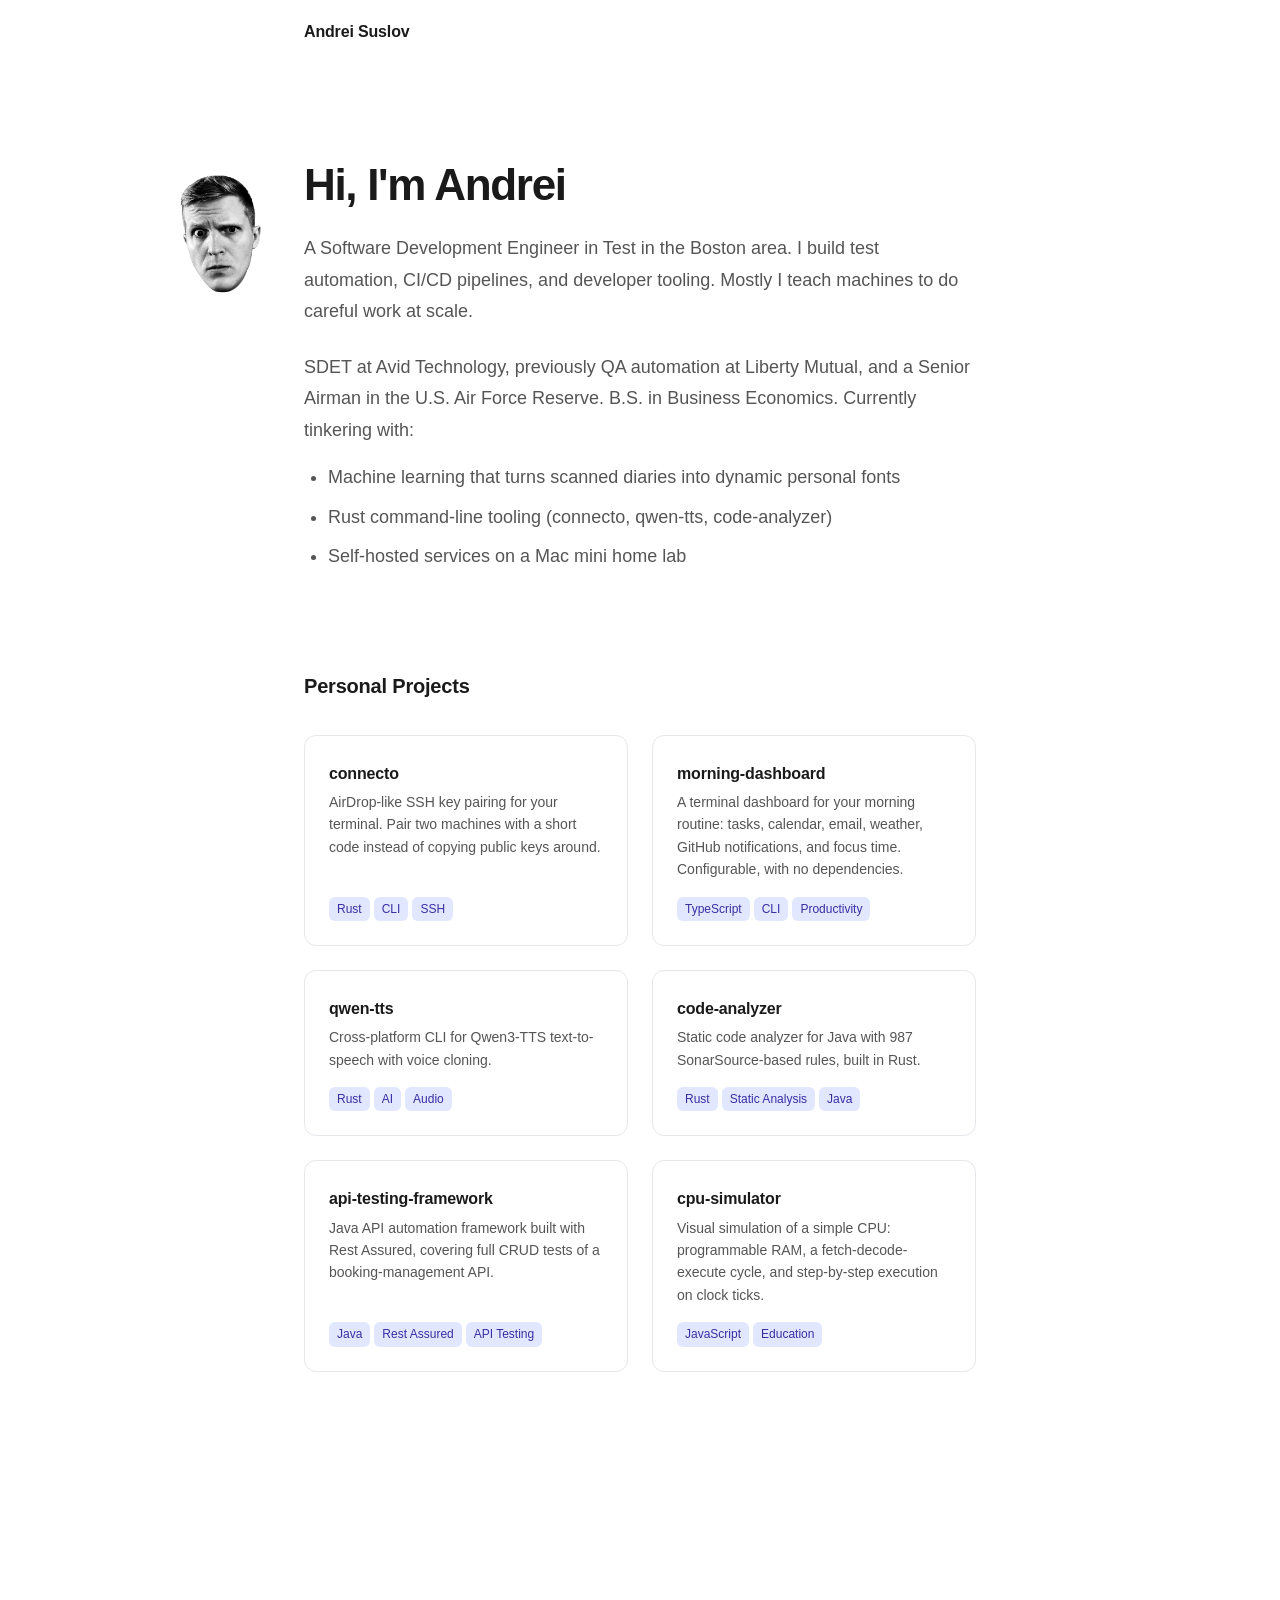
==== commit d61dacf4: "Add on-page visual builder for the homepage Signed-in owner gets an Edit button on the homepage (gat" ====
--- a/index.html
+++ b/index.html
@@ -14,7 +14,7 @@
   <link rel="preconnect" href="https://fonts.googleapis.com">
   <link rel="preconnect" href="https://fonts.gstatic.com" crossorigin>
   <link href="https://fonts.googleapis.com/css2?family=Inter:wght@400;500;600;700&display=swap" rel="stylesheet">
-  <link rel="stylesheet" href="style.css?v=20260718b">
+  <link rel="stylesheet" href="style.css?v=20260722a">
 </head>
 <body>
 
@@ -31,7 +31,7 @@
     <div id="content"></div>
   </main>
 
-  <script src="content-default.js?v=20260718a"></script>
-  <script src="script.js?v=20260718b"></script>
+  <script src="content-default.js?v=20260722a"></script>
+  <script src="script.js?v=20260722a"></script>
 </body>
 </html>
--- a/style.css
+++ b/style.css
@@ -558,6 +558,60 @@
   transform: translateY(0);
 }
 
+/* ===== CANVAS MODE (free-position layout, ≥768px) ===== */
+/* Blocks carry absolute frames set inline by the renderer; the rhythm margins
+   above would offset those positions, so they are reset here. .canvas keeps
+   design-space coordinates under a scale() transform while .canvas-viewport
+   reserves the scaled size in normal flow (transforms don't affect layout). */
+main.canvas-page {
+  max-width: none;
+}
+
+#content.canvas-mode .block {
+  margin: 0;
+}
+
+.canvas-viewport {
+  margin: 0 auto;
+  overflow: visible;
+}
+
+.canvas {
+  position: relative;
+}
+
+/* Owner-only floating Edit button (added by script.js after /api/me). */
+.edit-fab {
+  position: fixed;
+  right: var(--space-lg);
+  bottom: var(--space-lg);
+  z-index: 200;
+  padding: 10px 22px;
+  border: none;
+  border-radius: 999px;
+  background: var(--color-text);
+  color: var(--color-bg);
+  font-family: var(--font-family);
+  font-size: var(--font-size-sm);
+  font-weight: 600;
+  cursor: pointer;
+  box-shadow: 0 4px 16px rgba(0, 0, 0, 0.2);
+  transition: opacity var(--transition-fast);
+}
+
+.edit-fab:hover {
+  opacity: 0.85;
+}
+
+.edit-fab:disabled {
+  opacity: 0.5;
+  cursor: default;
+}
+
+body.editing .edit-fab {
+  display: none;
+}
+
 /* ===== RESPONSIVE — TABLET ===== */
 @media (max-width: 768px) {
   :root {
